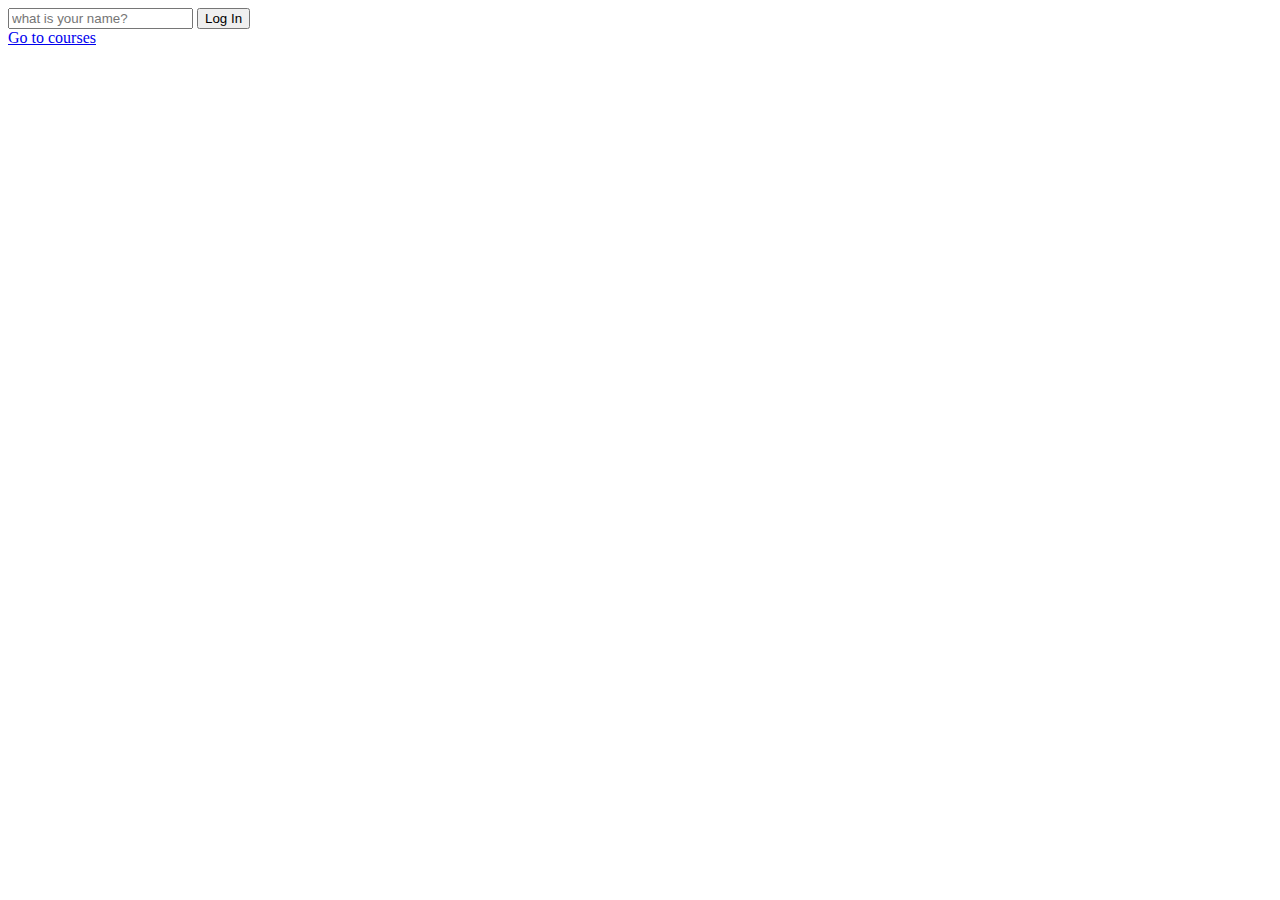
==== index.html @ 1990cf28 "4.4 Getting Username - Login한 유저에게 인사하기" ====
<!DOCTYPE html>
<html lang="en">
<head>
    <meta charset="UTF-8">
    <meta name="viewport" content="width=device-width, initial-scale=1.0"/>
    <meta http-equiv="X-UA-Compatible" content="ie=edge"/>
    <link rel="stylesheet" href="style.css">
    <title>Monkey</title>
</head>
<body>
<form id="login-form"> <!--id, calssname중 아무거나 ok-->
    <input required maxlength="15" type="text" placeholder="what is your name?"/>
    <button>Log In</button>
</form>
<a href="https://nomadcoders.co/">Go to courses</a>
<h1 id="greeting" class="hidden"></h1>
<script src="app.js"></script>
</body>
</html>
---- style.css ----
/*
html요소를 사라지게 하는 class
*/
.hidden {
    display: none;
}
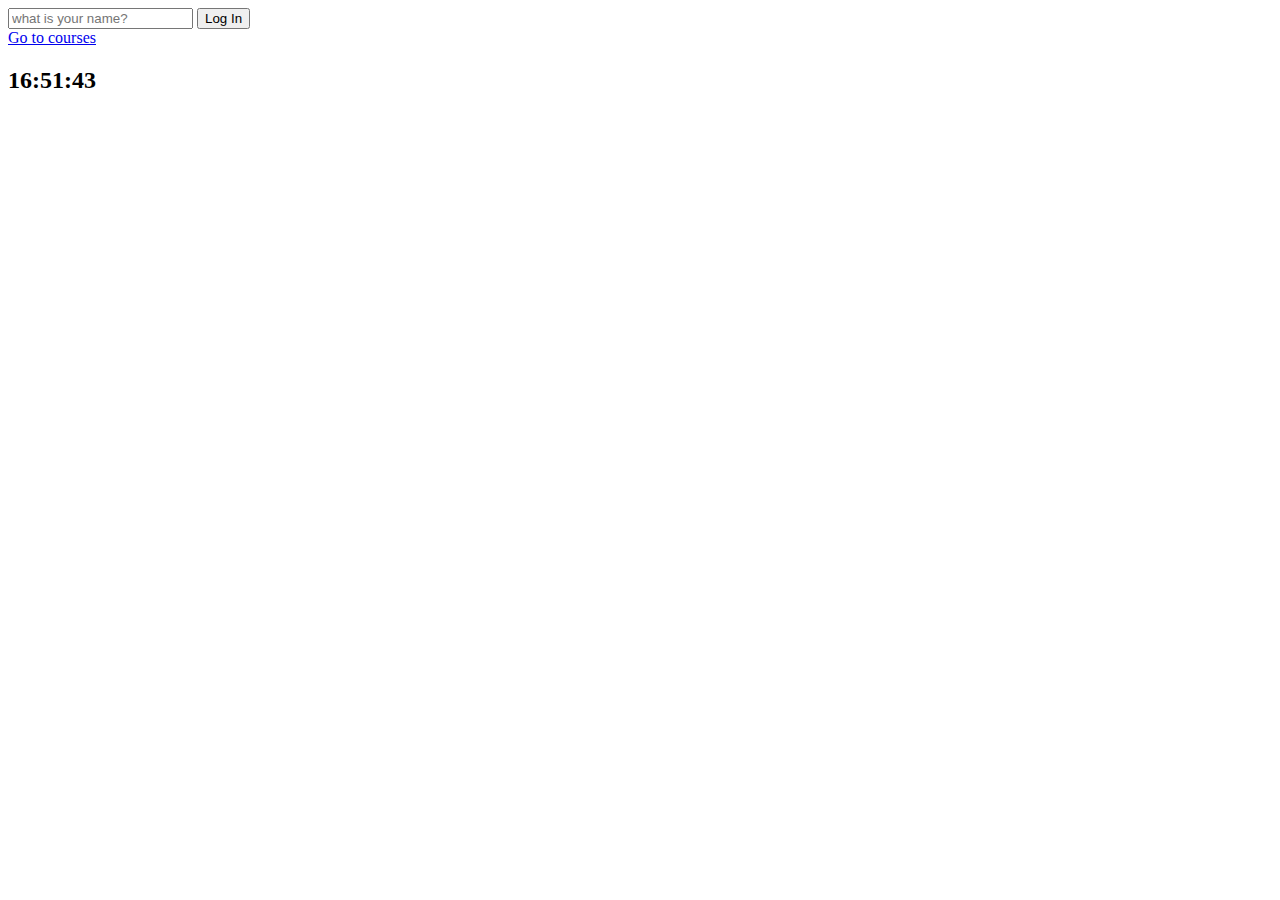
==== commit c68a5862: "5.0~5.2 Clock (interval,timeout)" ====
--- a/index.html
+++ b/index.html
@@ -1,19 +1,29 @@
 <!DOCTYPE html>
 <html lang="en">
+<body>
+<form id="login-form" class="hidden"> <!--id, calssname중 아무거나 ok-->
+    <input required maxlength="15" type="text" placeholder="what is your name?"/>
+    <button>Log In</button>
+</form>
+<a href="https://nomadcoders.co/">Go to courses</a>
+<form id="logout-form" class="hidden">
+    <button>Logout</button>
+</form>
+<h2 id="clock">00:00:00</h2>
+<h1 class="hidden" id="greeting"></h1>
+<div id="quote">
+    <span></span>
+    <span></span>
+</div>
+
+<script src="js/greetings.js"></script>
+<script src="js/clock.js"></script>
+</body>
 <head>
     <meta charset="UTF-8">
     <meta name="viewport" content="width=device-width, initial-scale=1.0"/>
     <meta http-equiv="X-UA-Compatible" content="ie=edge"/>
-    <link rel="stylesheet" href="style.css">
+    <link rel="stylesheet" href="css/style.css">
     <title>Monkey</title>
 </head>
-<body>
-<form id="login-form"> <!--id, calssname중 아무거나 ok-->
-    <input required maxlength="15" type="text" placeholder="what is your name?"/>
-    <button>Log In</button>
-</form>
-<a href="https://nomadcoders.co/">Go to courses</a>
-<h1 id="greeting" class="hidden"></h1>
-<script src="app.js"></script>
-</body>
 </html>--- a/css/style.css
+++ b/css/style.css
@@ -0,0 +1,7 @@
+
+/*
+html요소를 사라지게 하는 class
+*/
+.hidden {
+    display: none;
+}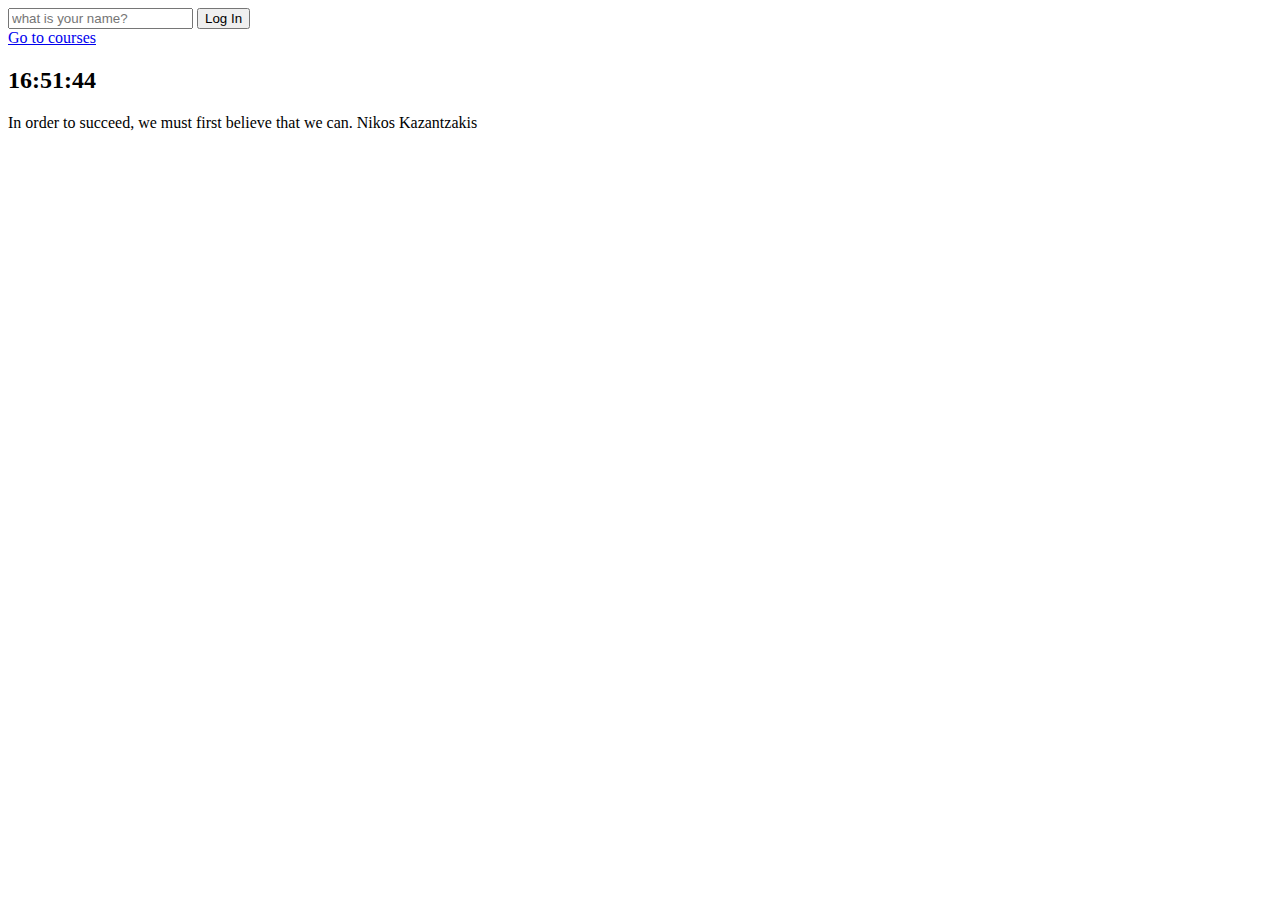
==== commit b81f5879: "6.0 Math.random() (랜덤명언 보여주기)" ====
--- a/index.html
+++ b/index.html
@@ -18,6 +18,7 @@
 
 <script src="js/greetings.js"></script>
 <script src="js/clock.js"></script>
+<script src="js/quotes.js"></script>
 </body>
 <head>
     <meta charset="UTF-8">
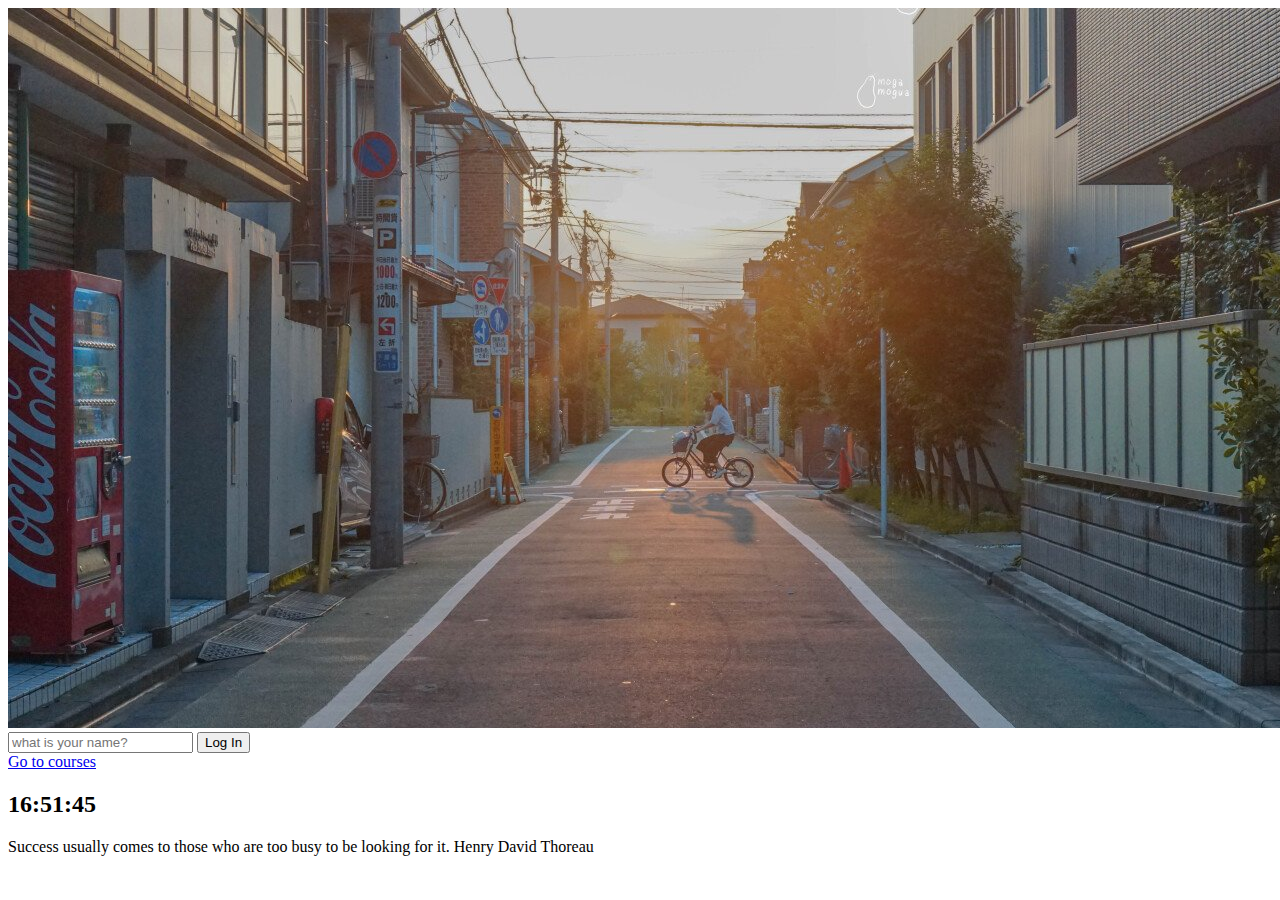
==== commit b1c0790c: "6.1~6.2 Background Img - JS에서 html 요소 생성하기" ====
--- a/index.html
+++ b/index.html
@@ -15,10 +15,11 @@
     <span></span>
     <span></span>
 </div>
-
+<img src="">
 <script src="js/greetings.js"></script>
 <script src="js/clock.js"></script>
 <script src="js/quotes.js"></script>
+<script src="js/background.js"></script>
 </body>
 <head>
     <meta charset="UTF-8">
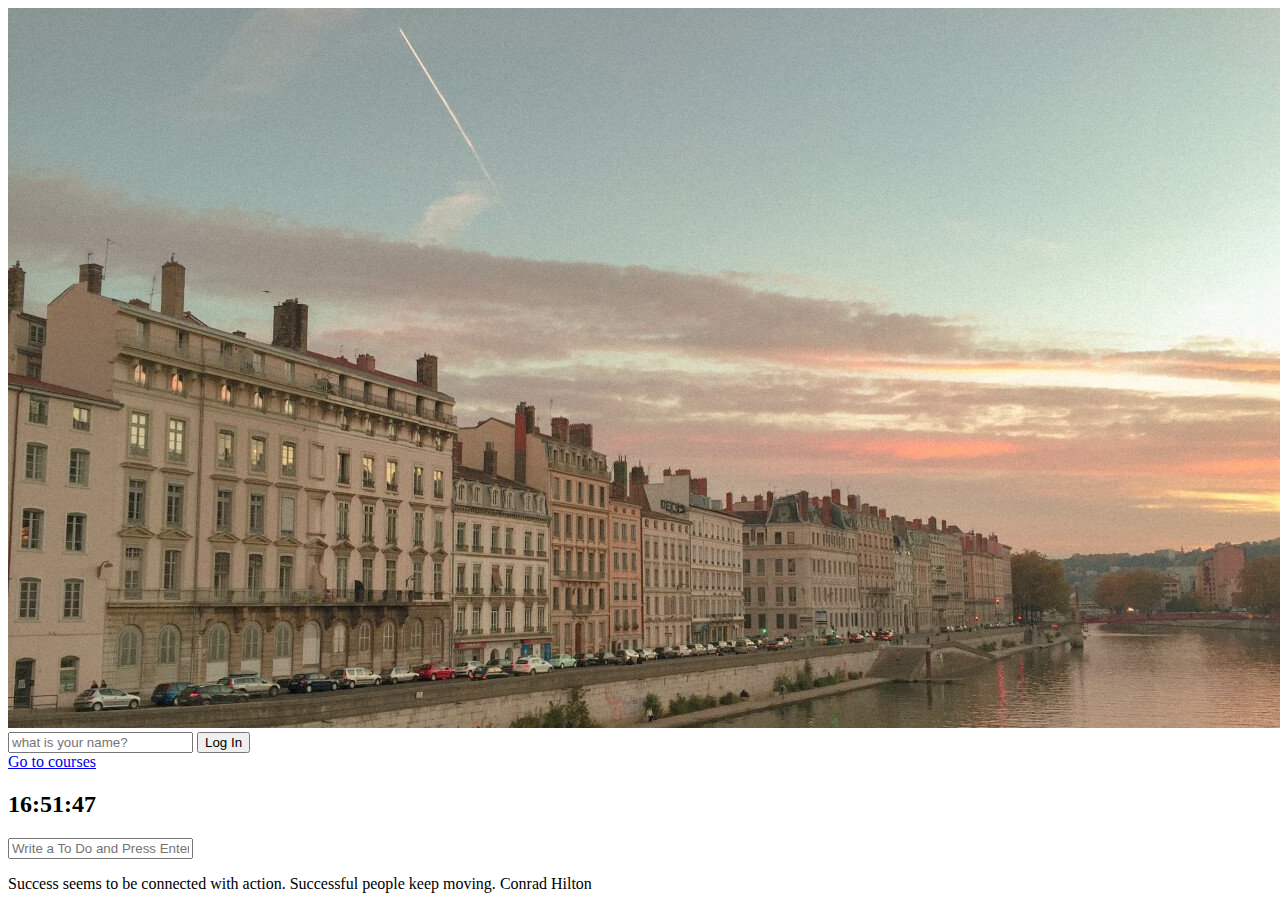
==== commit 75736365: "7.0 Setup Todo List" ====
--- a/index.html
+++ b/index.html
@@ -11,6 +11,10 @@
 </form>
 <h2 id="clock">00:00:00</h2>
 <h1 class="hidden" id="greeting"></h1>
+<form id="todo-form">
+    <input type="text" placeholder="Write a To Do and Press Enter." required/>
+</form>
+<ul id="todo-list"></ul>
 <div id="quote">
     <span></span>
     <span></span>
@@ -20,6 +24,7 @@
 <script src="js/clock.js"></script>
 <script src="js/quotes.js"></script>
 <script src="js/background.js"></script>
+<script src="js/todo.js"></script>
 </body>
 <head>
     <meta charset="UTF-8">
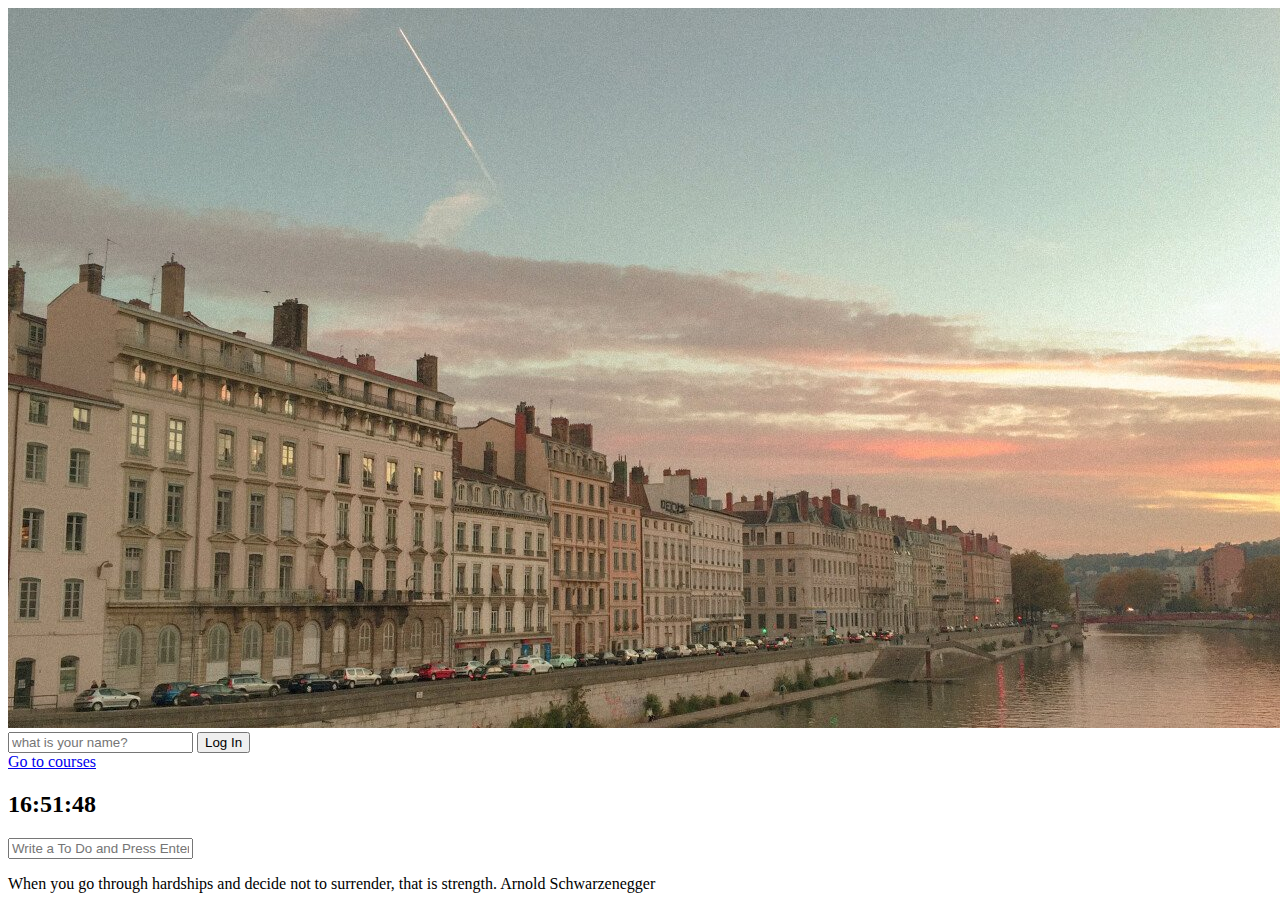
==== commit 6ae99bea: "8.0 Geolocation" ====
--- a/index.html
+++ b/index.html
@@ -25,6 +25,7 @@
 <script src="js/quotes.js"></script>
 <script src="js/background.js"></script>
 <script src="js/todo.js"></script>
+<script src="js/weather.js"></script>
 </body>
 <head>
     <meta charset="UTF-8">
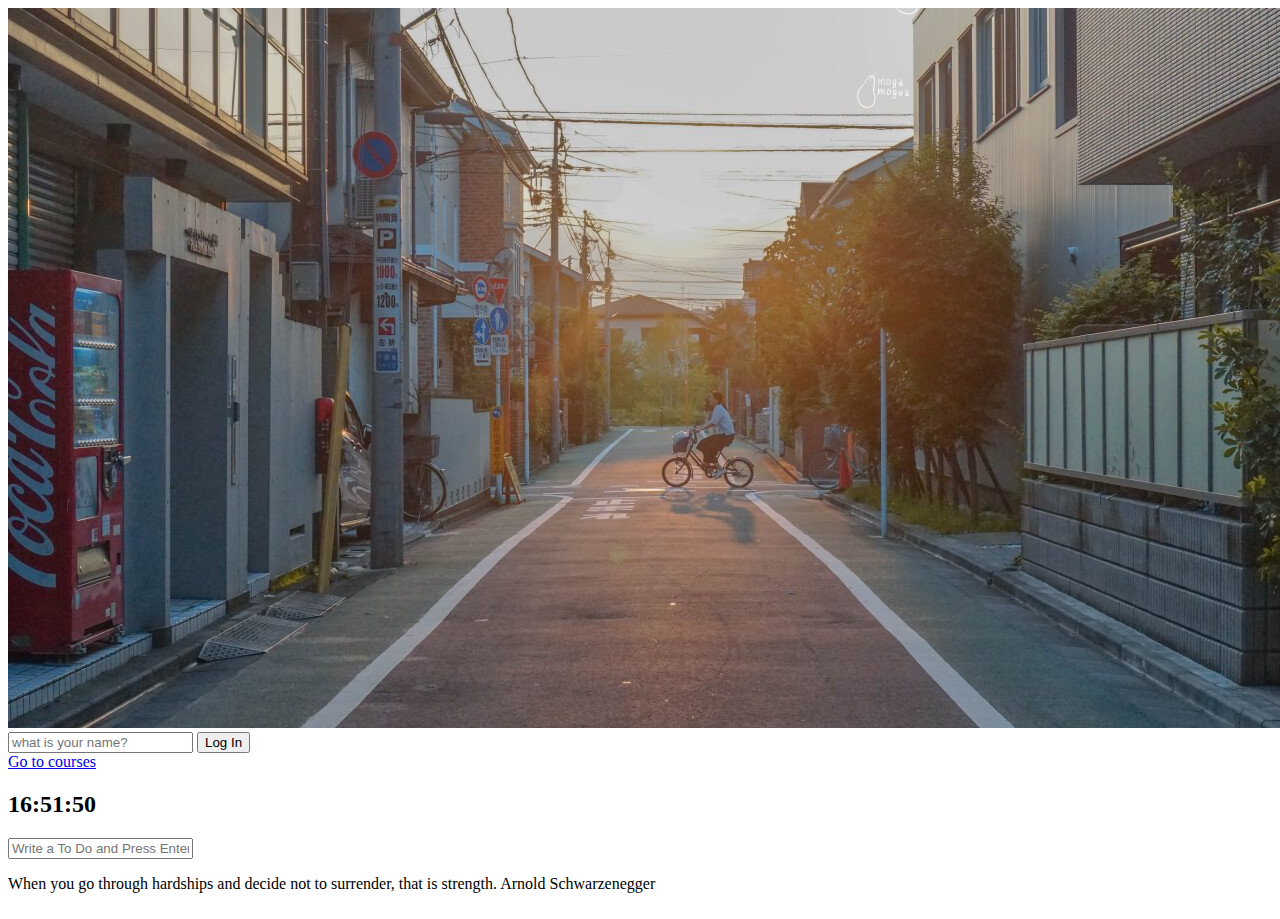
==== commit eb236744: "8.1 Weather API" ====
--- a/index.html
+++ b/index.html
@@ -19,6 +19,10 @@
     <span></span>
     <span></span>
 </div>
+<div id="weather">
+    <span></span>
+    <span></span>
+</div>
 <img src="">
 <script src="js/greetings.js"></script>
 <script src="js/clock.js"></script>
